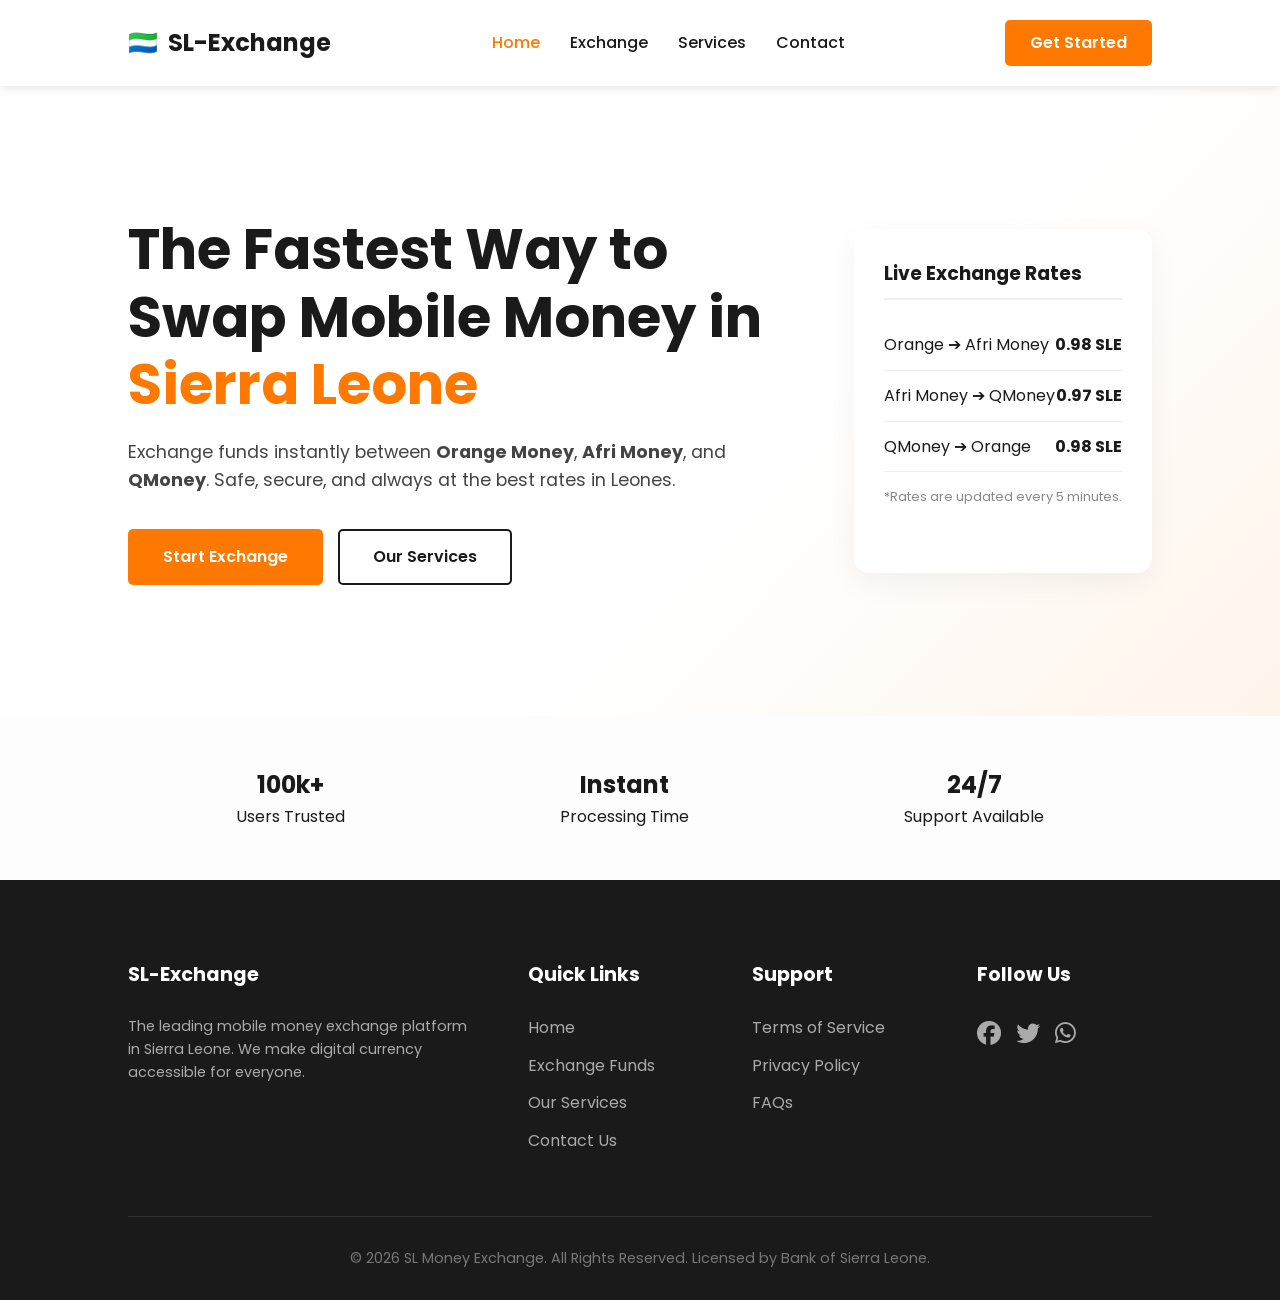
==== index.html @ 00439051 "first commit" ====
<!DOCTYPE html>
<html lang="en">
<head>
    <meta charset="UTF-8">
    <meta name="viewport" content="width=device-width, initial-scale=1.0">
    <title>SL Money Exchange | Sierra Leone's #1 Mobile Money Hub</title>
    <link rel="stylesheet" href="style.css">
    <a href="index.html" class="logo"></a>
    <link rel="stylesheet" href="https://cdnjs.cloudflare.com/ajax/libs/font-awesome/6.5.0/css/all.min.css">
</head>
<body>

    <!-- NAVBAR -->
    <nav class="navbar">
        <a href="index.html" class="logo">
            <span class="logo-icon">🇸🇱</span>
            <span class="logo-text">SL-Exchange</span>
        </a>
        <ul class="menu">
            <li><a href="index.html" class="active">Home</a></li>
            <li><a href="exchange.html">Exchange</a></li>
            <li><a href="services.html">Services</a></li>
            <li><a href="contact.html">Contact</a></li>
        </ul>
        <a href="exchange.html" class="nav-btn">Get Started</a>
    </nav>

    <!-- HERO SECTION -->
    <header class="hero">
        <div class="text">
            <h1>The Fastest Way to Swap Mobile Money in <span class="orange-text">Sierra Leone</span></h1>
            <p>Exchange funds instantly between <strong>Orange Money</strong>, <strong>Afri Money</strong>, and <strong>QMoney</strong>. Safe, secure, and always at the best rates in Leones.</p>
            <div class="hero-buttons">
                <a href="exchange.html" class="btn-primary">Start Exchange</a>
                <a href="services.html" class="btn-secondary">Our Services</a>
            </div>
        </div>
        <div class="image">
            <div class="info-card" style="max-width: 400px;">
                <h3>Live Exchange Rates</h3>
                <table class="rate-table">
                    <tr><td>Orange ➔ Afri Money</td><td>0.98 SLE</td></tr>
                    <tr><td>Afri Money ➔ QMoney</td><td>0.97 SLE</td></tr>
                    <tr><td>QMoney ➔ Orange</td><td>0.98 SLE</td></tr>
                </table>
                <p style="font-size: 0.8rem; color: #888; margin-top: 15px;">*Rates are updated every 5 minutes.</p>
            </div>
        </div>
    </header>

    <!-- QUICK STATS -->
    <section style="padding: 50px 10%; background: #fdfdfd; display: flex; justify-content: space-around; text-align: center;">
        <div><h2>100k+</h2><p>Users Trusted</p></div>
        <div><h2>Instant</h2><p>Processing Time</p></div>
        <div><h2>24/7</h2><p>Support Available</p></div>
    </section>

    <!-- FOOTER -->
    <footer class="footer">
        <div class="footer-content">
            <div class="footer-links">
                <h4>SL-Exchange</h4>
                <p style="color: #aaa; font-size: 0.9rem;">The leading mobile money exchange platform in Sierra Leone. We make digital currency accessible for everyone.</p>
            </div>
            <div class="footer-links">
                <h4>Quick Links</h4>
                <ul>
                    <li><a href="index.html">Home</a></li>
                    <li><a href="exchange.html">Exchange Funds</a></li>
                    <li><a href="services.html">Our Services</a></li>
                    <li><a href="contact.html">Contact Us</a></li>
                </ul>
            </div>
            <div class="footer-links">
                <h4>Support</h4>
                <ul>
                    <li><a href="#">Terms of Service</a></li>
                    <li><a href="#">Privacy Policy</a></li>
                    <li><a href="#">FAQs</a></li>
                </ul>
            </div>
            <div class="footer-links">
                <h4>Follow Us</h4>
                <div style="display: flex; gap: 15px; font-size: 1.5rem;">
                    <a href="#"><i class="fa-brands fa-facebook"></i></a>
                    <a href="#"><i class="fa-brands fa-twitter"></i></a>
                    <a href="#"><i class="fa-brands fa-whatsapp"></i></a>
                </div>
            </div>
        </div>
        <div class="footer-bottom">
            <p>&copy; 2026 SL Money Exchange. All Rights Reserved. Licensed by Bank of Sierra Leone.</p>
        </div>
    </footer>

</body>
</html>
---- style.css ----
/* 
    SL Money Exchange – Sierra Leone Mobile Money Converter
    (Orange Money, Afri Money, QMoney)
    Full Multi-Page Stylesheet
*/

@import url('https://fonts.googleapis.com/css2?family=Poppins:wght@300;400;600;700&display=swap' );

* {
    margin: 0;
    padding: 0;
    box-sizing: border-box;
    font-family: 'Poppins', sans-serif;
    scroll-behavior: smooth;
}

:root {
    --orange-color: #FF7900;
    --afri-color: #00A651;
    --qmoney-color: #113473;
    --dark-color: #1a1a1a;
    --light-color: #f4f4f4;
    --white: #ffffff;
    --gray: #666;
    --accent: #FFD700; /* Sierra Leone Gold */
}

body {
    background-color: var(--white);
    color: var(--dark-color);
    line-height: 1.6;
    overflow-x: hidden;
}

/* --- Navigation --- */
.navbar {
    display: flex;
    justify-content: space-between;
    align-items: center;
    padding: 20px 10%;
    background: var(--white);
    box-shadow: 0 2px 10px rgba(0,0,0,0.1);
    position: sticky;
    top: 0;
    z-index: 1000;
}

.logo {
    font-size: 1.5rem;
    font-weight: 700;
    color: var(--dark-color);
    display: flex;
    align-items: center;
    gap: 10px;
    text-decoration: none;
}

.menu {
    display: flex;
    list-style: none;
    gap: 30px;
}

.menu li a {
    text-decoration: none;
    color: var(--dark-color);
    font-weight: 500;
    transition: 0.3s;
}

.menu li a:hover, .menu li a.active {
    color: var(--orange-color);
}

.nav-btn {
    background-color: var(--orange-color);
    color: var(--white);
    border: none;
    padding: 10px 25px;
    border-radius: 5px;
    cursor: pointer;
    font-weight: 600;
    transition: 0.3s;
    text-decoration: none;
}

.nav-btn:hover {
    background-color: #e66d00;
    transform: translateY(-2px);
}

/* --- Hero & Banners --- */
.hero {
    display: flex;
    align-items: center;
    justify-content: space-between;
    padding: 80px 10%;
    background: linear-gradient(135deg, #fff 60%, #fff5eb 100%);
    min-height: 70vh;
}

.page-banner {
    background: var(--dark-color);
    color: var(--white);
    padding: 60px 10%;
    text-align: center;
}

.page-banner h1 {
    font-size: 3rem;
    margin-bottom: 10px;
}

.page-banner p {
    color: #ccc;
    font-size: 1.1rem;
}

.hero .text { flex: 1; padding-right: 50px; }
.hero h1 { font-size: 3.5rem; line-height: 1.2; margin-bottom: 20px; }
.hero p { font-size: 1.1rem; color: #444; margin-bottom: 35px; max-width: 600px; }

.orange-text { color: var(--orange-color); }
.afri-text { color: var(--afri-color); }
.qmoney-text { color: var(--qmoney-color); }

.hero-buttons { display: flex; gap: 15px; }
.btn-primary { background: var(--orange-color); color: var(--white); padding: 15px 35px; border-radius: 5px; text-decoration: none; font-weight: 600; transition: 0.3s; }
.btn-secondary { border: 2px solid var(--dark-color); color: var(--dark-color); padding: 13px 33px; border-radius: 5px; text-decoration: none; font-weight: 600; transition: 0.3s; }
.btn-primary:hover { background: #e66d00; box-shadow: 0 5px 15px rgba(255,121,0,0.3); }
.btn-secondary:hover { background: var(--dark-color); color: var(--white); }

/* --- Exchange Page Specifics --- */
.exchange-container {
    padding: 80px 10%;
    background: #f8f9fa;
    display: grid;
    grid-template-columns: 1fr 1.5fr;
    gap: 40px;
}

.info-card {
    background: var(--white);
    padding: 30px;
    border-radius: 15px;
    box-shadow: 0 10px 30px rgba(0,0,0,0.05);
}

.info-card h3 { margin-bottom: 20px; border-bottom: 2px solid #eee; padding-bottom: 10px; }

.rate-table { width: 100%; border-collapse: collapse; margin-top: 15px; }
.rate-table td { padding: 12px 0; border-bottom: 1px solid #f0f0f0; }
.rate-table td:last-child { text-align: right; font-weight: 700; }

.exchange-form-card {
    background: var(--white);
    padding: 40px;
    border-radius: 15px;
    box-shadow: 0 10px 30px rgba(0,0,0,0.05);
}

.form-group { margin-bottom: 25px; }
.form-group label { display: block; margin-bottom: 10px; font-weight: 600; }
.form-group select, .form-group input {
    width: 100%;
    padding: 15px;
    border: 1px solid #ddd;
    border-radius: 8px;
    font-size: 1rem;
    outline: none;
    transition: 0.3s;
}
.form-group select:focus, .form-group input:focus { border-color: var(--orange-color); }

.receive-box {
    background: #ebfff4;
    padding: 20px;
    border-radius: 8px;
    display: flex;
    justify-content: space-between;
    align-items: center;
    margin-bottom: 25px;
    font-weight: 700;
}

.submit-btn {
    width: 100%;
    background: var(--dark-color);
    color: var(--white);
    padding: 18px;
    border: none;
    border-radius: 8px;
    font-size: 1.1rem;
    font-weight: 700;
    cursor: pointer;
    transition: 0.3s;
}
.submit-btn:hover { background: var(--orange-color); }

/* --- Services Page Specifics --- */
.services-grid {
    padding: 80px 10%;
    display: grid;
    grid-template-columns: repeat(auto-fit, minmax(300px, 1fr));
    gap: 30px;
}

.service-card {
    background: var(--white);
    padding: 40px;
    border-radius: 15px;
    box-shadow: 0 5px 20px rgba(0,0,0,0.05);
    transition: 0.3s;
    text-align: center;
}

.service-card:hover { transform: translateY(-10px); box-shadow: 0 15px 30px rgba(0,0,0,0.1); }

.service-icon {
    font-size: 3rem;
    color: var(--orange-color);
    margin-bottom: 20px;
}

/* --- Contact Page Specifics --- */
.contact-wrapper {
    padding: 80px 10%;
    display: grid;
    grid-template-columns: 1fr 2fr;
    gap: 50px;
}

.contact-info-list { display: flex; flex-direction: column; gap: 30px; }
.contact-info-item { display: flex; gap: 20px; align-items: center; }
.contact-info-item i { font-size: 1.5rem; color: var(--orange-color); }

.contact-form-box {
    background: var(--white);
    padding: 40px;
    border-radius: 15px;
    box-shadow: 0 10px 30px rgba(0,0,0,0.05);
}

/* --- Footer --- */
.footer {
    background: var(--dark-color);
    color: var(--white);
    padding: 80px 10% 30px;
}

.footer-content {
    display: grid;
    grid-template-columns: 2fr 1fr 1fr 1fr;
    gap: 50px;
    margin-bottom: 50px;
}

.footer-links h4 { margin-bottom: 25px; font-size: 1.2rem; }
.footer-links ul { list-style: none; }
.footer-links li { margin-bottom: 12px; }
.footer-links a { color: #aaa; text-decoration: none; transition: 0.3s; }
.footer-links a:hover { color: var(--orange-color); padding-left: 5px; }

.footer-bottom {
    border-top: 1px solid #333;
    padding-top: 30px;
    text-align: center;
    color: #777;
    font-size: 0.9rem;
}

/* --- Responsive --- */
@media (max-width: 992px) {
    .hero { flex-direction: column; text-align: center; }
    .hero .text { padding-right: 0; margin-bottom: 50px; }
    .exchange-container, .contact-wrapper { grid-template-columns: 1fr; }
    .footer-content { grid-template-columns: 1fr 1fr; }
}

@media (max-width: 768px) {
    .menu { display: none; }
    .footer-content { grid-template-columns: 1fr; }
}
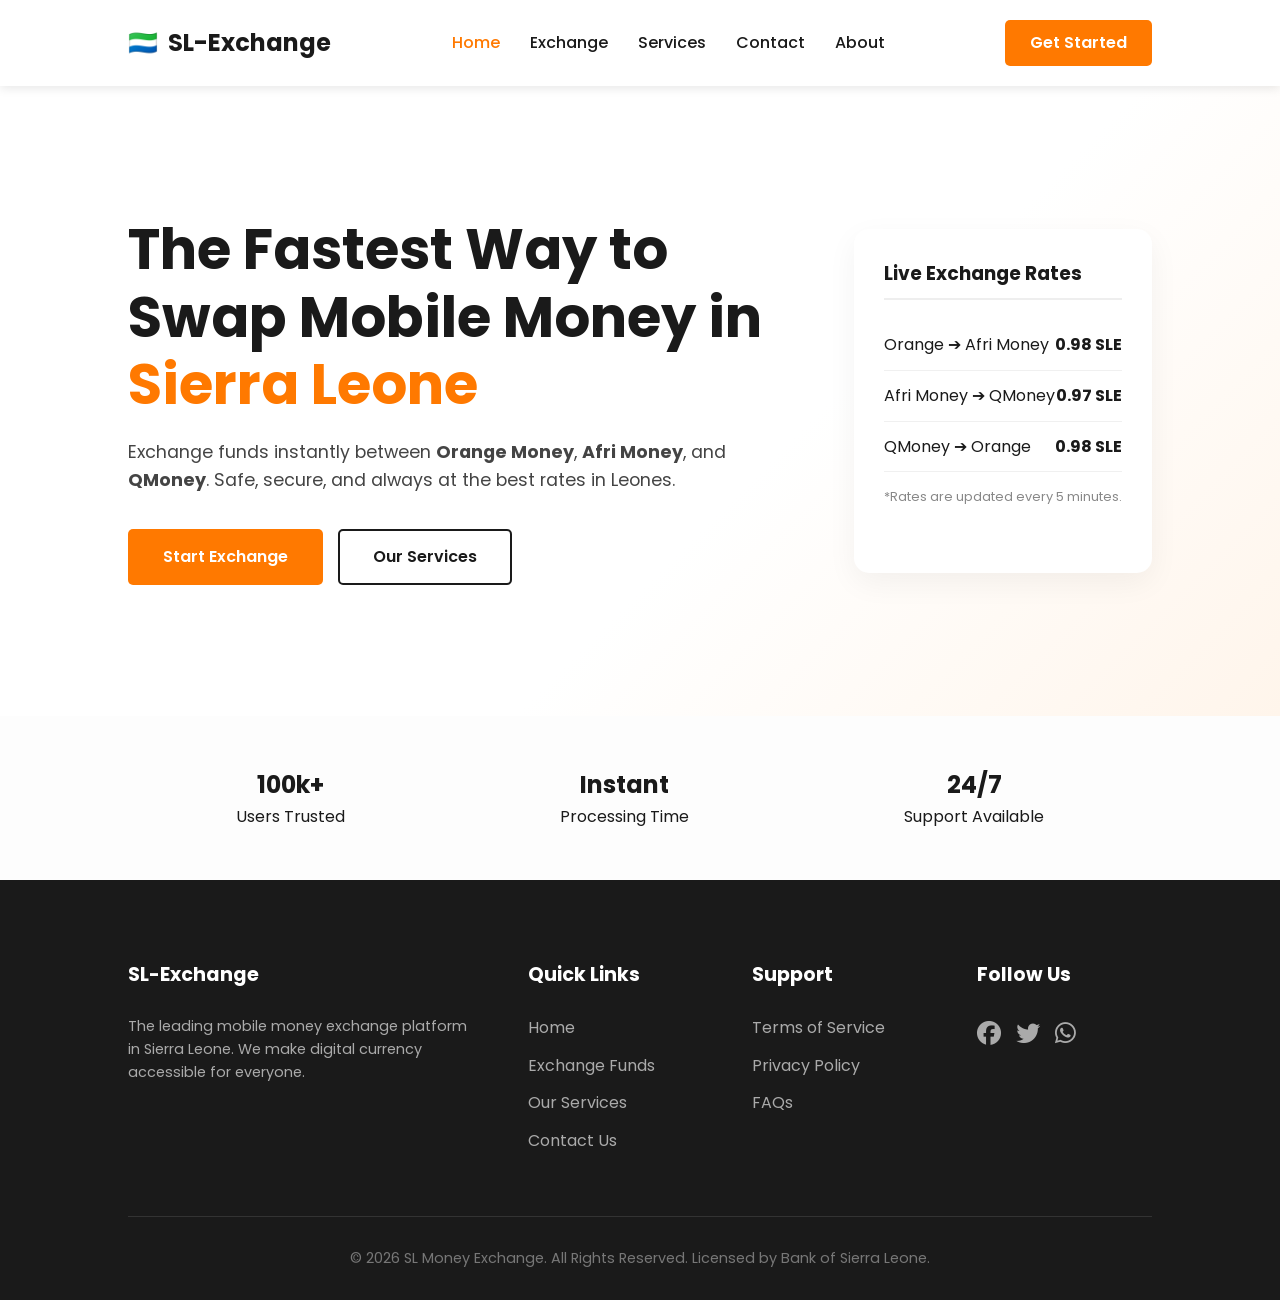
==== commit 601d8104: "first commit" ====
--- a/index.html
+++ b/index.html
@@ -21,6 +21,7 @@
             <li><a href="exchange.html">Exchange</a></li>
             <li><a href="services.html">Services</a></li>
             <li><a href="contact.html">Contact</a></li>
+            <li><a href="about.html">About</a></li>
         </ul>
         <a href="exchange.html" class="nav-btn">Get Started</a>
     </nav>
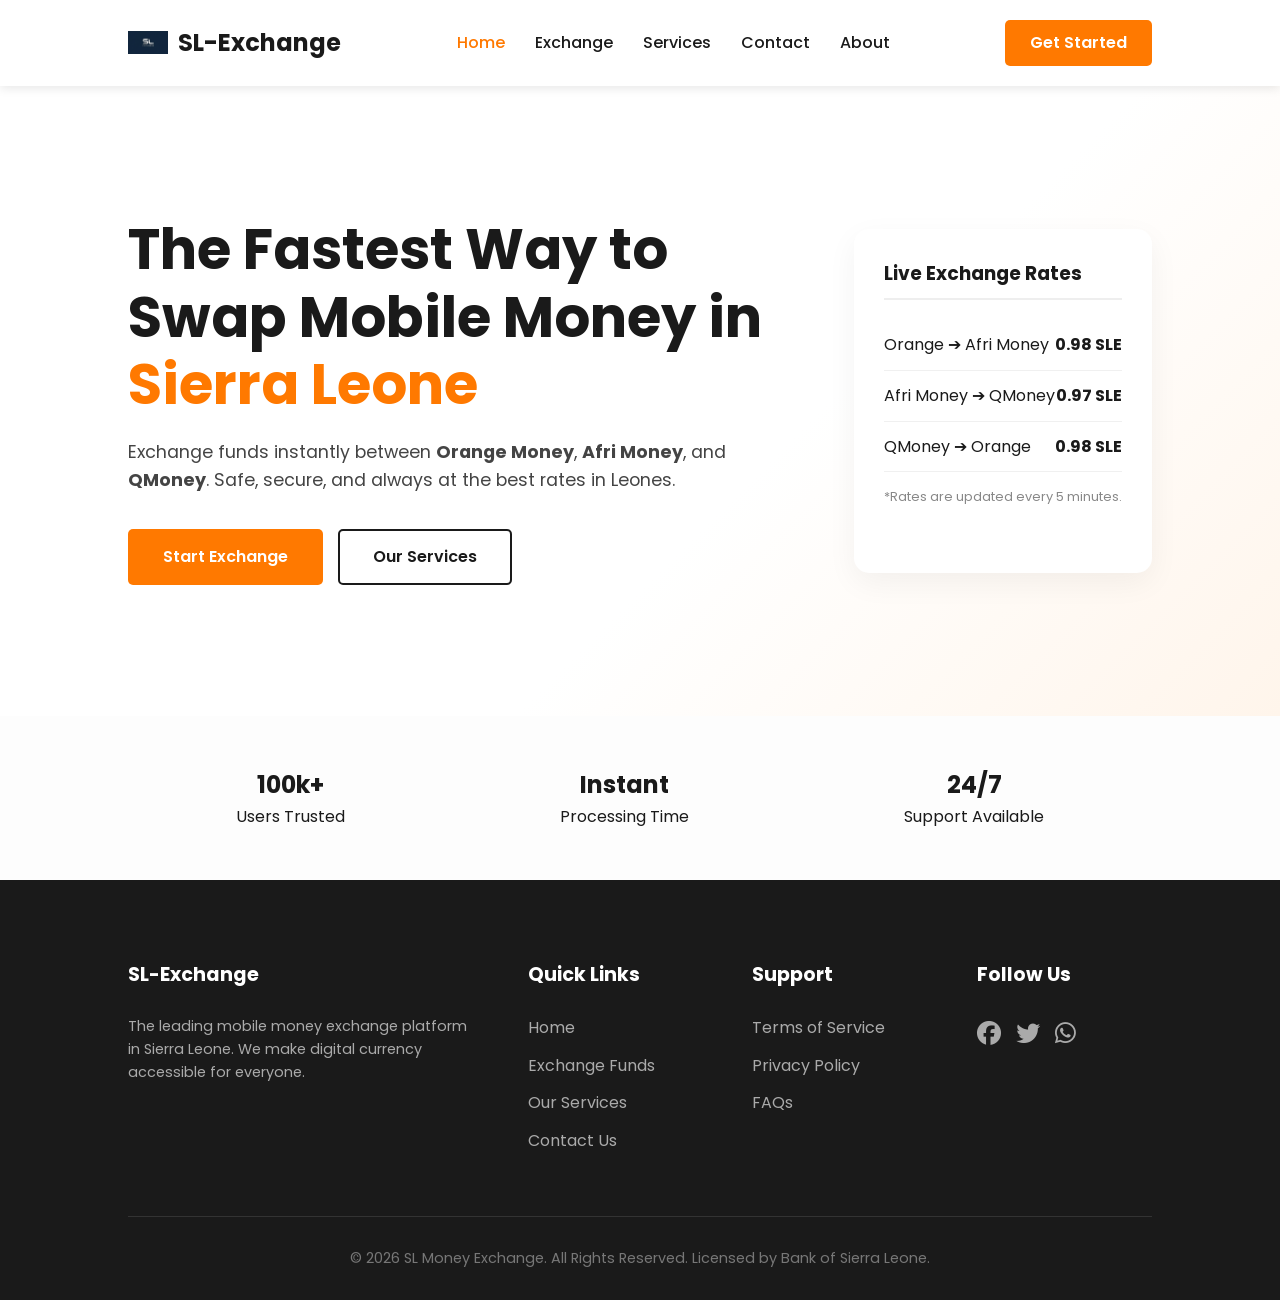
==== commit 50de8c54: "first commit" ====
--- a/index.html
+++ b/index.html
@@ -12,10 +12,10 @@
 
     <!-- NAVBAR -->
     <nav class="navbar">
-        <a href="index.html" class="logo">
-            <span class="logo-icon">🇸🇱</span>
-            <span class="logo-text">SL-Exchange</span>
-        </a>
+       <a href="index.html" class="logo">
+    <img src="logo1.jpeg" alt="SL Exchange Logo" class="logo-img">
+    <span class="logo-text">SL-Exchange</span>
+</a>
         <ul class="menu">
             <li><a href="index.html" class="active">Home</a></li>
             <li><a href="exchange.html">Exchange</a></li>
--- a/style.css
+++ b/style.css
@@ -280,4 +280,17 @@
 @media (max-width: 768px) {
     .menu { display: none; }
     .footer-content { grid-template-columns: 1fr; }
+}
+
+.logo {
+    display: flex;
+    align-items: center;
+    gap: 10px;
+    text-decoration: none;
+}
+
+.logo-img {
+    width: 40px;
+    height: 40px;
+    object-fit: contain;
 }
